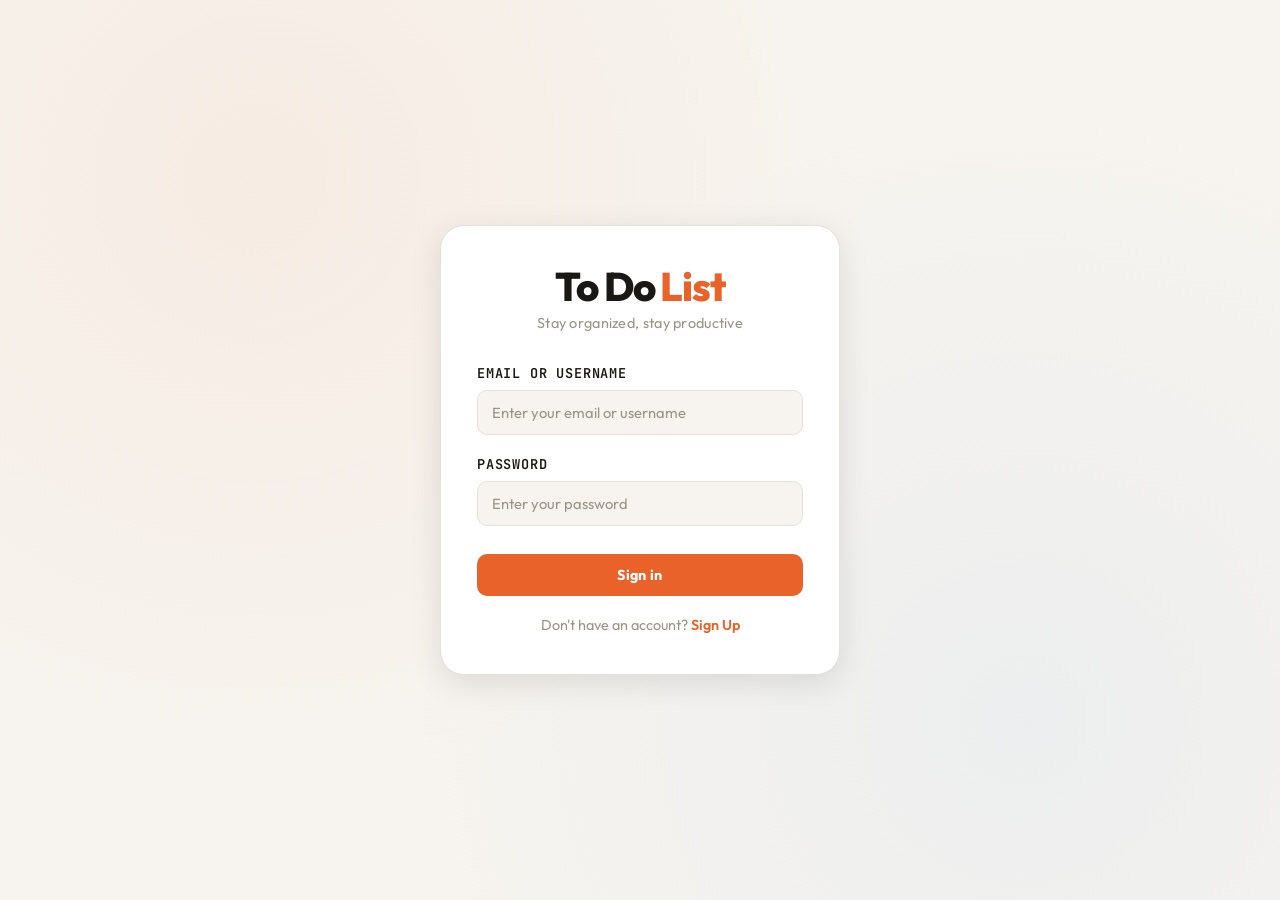
==== login.html @ 235bb00e "login page" ====
<!DOCTYPE html>
<html lang="en">
<head>
  <meta charset="UTF-8">
  <meta name="viewport" content="width=device-width, initial-scale=1.0">
  <title>Login - To Do App</title>
  <link rel="preconnect" href="https://fonts.googleapis.com">
  <link rel="preconnect" href="https://fonts.gstatic.com" crossorigin>
  <link href="https://fonts.googleapis.com/css2?family=Outfit:wght@400;500;600;700;800&family=JetBrains+Mono:wght@400;500&display=swap" rel="stylesheet">
  <link rel="stylesheet" href="login.css">
</head>
<body>
  <div class="login-container">
    <div class="login-card">
      <div class="login-header">
        <h1>To Do <span>List</span></h1>
        <p class="login-subtitle">Stay organized, stay productive</p>
      </div>

      <form id="loginForm" class="login-form">
        <div class="form-group">
          <label for="email">Email or Username</label>
          <input type="text" id="email" placeholder="Enter your email or username" required autocomplete="off">
        </div>

        <div class="form-group">
          <label for="password">Password</label>
          <input type="password" id="password" placeholder="Enter your password" required autocomplete="off">
        </div>

        <button type="submit" class="login-btn"> Sign in</button>
      </form>

      <div class="login-footer">
        <p>Don't have an account? <a href="signup.html" onclick="toggleForm()" class="toggle-link">Sign Up</a></p>
      </div>
    </div>

    
  <script src="login .js"></script>
</body>
</html>
---- login.css ----
/* reset */
*,
*::before,
*::after {
  margin: 0;
  padding: 0;
  box-sizing: border-box;
}

:root {
  --bg: #f7f4ef;
  --surface: #ffffff;
  --border: #e5e0d8;
  --accent: #e8622a;
  --accent-light: #fdf0ea;
  --accent2: #2a7ae8;
  --text: #1a1814;
  --muted: #9a9488;
  --error: #e03030;
  --success: #2cbb7e;
  --shadow: 0 2px 12px rgba(0, 0, 0, 0.07);
  --shadow-lg: 0 8px 32px rgba(0, 0, 0, 0.10);
}

html {
  scroll-behavior: smooth;
}

body {
  background: var(--bg);
  background-image:
    radial-gradient(circle at 20% 20%, rgba(232, 98, 42, 0.06) 0%, transparent 50%),
    radial-gradient(circle at 80% 80%, rgba(42, 122, 232, 0.05) 0%, transparent 50%);
  font-family: 'Outfit', sans-serif;
  min-height: 100vh;
  display: flex;
  justify-content: center;
  align-items: center;
  padding: 20px;
}

/* Login Container */
.login-container {
  width: 100%;
  max-width: 400px;
}

.login-card,
.signup-card {
  background: var(--surface);
  border-radius: 24px;
  padding: 40px 36px;
  box-shadow: var(--shadow-lg);
  border: 1px solid var(--border);
  animation: pageIn 0.5s cubic-bezier(.16, 1, .3, 1) both;
}

.signup-card.hidden {
  display: none;
}

@keyframes pageIn {
  from {
    opacity: 0;
    transform: translateY(16px);
  }
  to {
    opacity: 1;
    transform: translateY(0);
  }
}

/* Login Header */
.login-header {
  text-align: center;
  margin-bottom: 32px;
}

.login-header h1 {
  font-size: 2.5rem;
  font-weight: 800;
  color: var(--text);
  line-height: 1;
  letter-spacing: -0.03em;
  margin-bottom: 8px;
}

.login-header h1 span {
  color: var(--accent);
}

.login-subtitle {
  font-size: 0.9rem;
  color: var(--muted);
  letter-spacing: 0.02em;
}

/* Form */
.login-form {
  display: flex;
  flex-direction: column;
  gap: 20px;
}

.form-group {
  display: flex;
  flex-direction: column;
  gap: 8px;
}

.form-group label {
  font-size: 0.85rem;
  font-weight: 600;
  color: var(--text);
  text-transform: uppercase;
  letter-spacing: 0.06em;
  font-family: 'JetBrains Mono', monospace;
}

.form-group input {
  padding: 12px 14px;
  border: 1px solid var(--border);
  border-radius: 10px;
  background: var(--bg);
  font-family: 'Outfit', sans-serif;
  font-size: 0.92rem;
  color: var(--text);
  outline: none;
  transition: border-color 0.2s, box-shadow 0.2s;
}

.form-group input:focus {
  border-color: var(--accent);
  box-shadow: 0 0 0 3px rgba(232, 98, 42, 0.1);
}

.form-group input::placeholder {
  color: var(--muted);
}

.form-group input.error {
  border-color: var(--error);
  box-shadow: 0 0 0 3px rgba(224, 48, 48, 0.1);
}

/* Error Message */
.error-text {
  font-size: 0.75rem;
  color: var(--error);
  margin-top: 4px;
  display: none;
}

.error-text.show {
  display: block;
}

/* Success Message */
.success-message {
  padding: 12px 16px;
  background: rgba(44, 187, 126, 0.1);
  border: 1px solid rgba(44, 187, 126, 0.3);
  border-radius: 8px;
  color: var(--success);
  font-size: 0.85rem;
  font-weight: 600;
  display: none;
  margin-bottom: 16px;
  text-align: center;
  animation: fadeIn 0.3s ease;
}

.success-message.show {
  display: block;
}

@keyframes fadeIn {
  from {
    opacity: 0;
  }
  to {
    opacity: 1;
  }
}

/* Login Button */
.login-btn {
  padding: 12px 24px;
  background: var(--accent);
  color: white;
  border: none;
  border-radius: 10px;
  font-family: 'Outfit', sans-serif;
  font-weight: 700;
  font-size: 0.9rem;
  cursor: pointer;
  transition: transform 0.15s, box-shadow 0.2s, background 0.2s;
  letter-spacing: 0.02em;
  margin-top: 8px;
}

.login-btn:hover {
  background: #d0541f;
  transform: translateY(-1px);
  box-shadow: 0 6px 16px rgba(232, 98, 42, 0.3);
}

.login-btn:active {
  transform: translateY(0);
}

/* Login Footer */
.login-footer {
  text-align: center;
  margin-top: 20px;
  font-size: 0.9rem;
  color: var(--muted);
}

.toggle-link {
  color: var(--accent);
  text-decoration: none;
  font-weight: 600;
  cursor: pointer;
  transition: color 0.2s;
}

.toggle-link:hover {
  color: #d0541f;
  text-decoration: underline;
}

/* Mobile */
@media (max-width: 480px) {
  .login-card,
  .signup-card {
    padding: 28px 20px;
  }

  .login-header h1 {
    font-size: 2rem;
  }

  .login-subtitle {
    font-size: 0.85rem;
  }
}
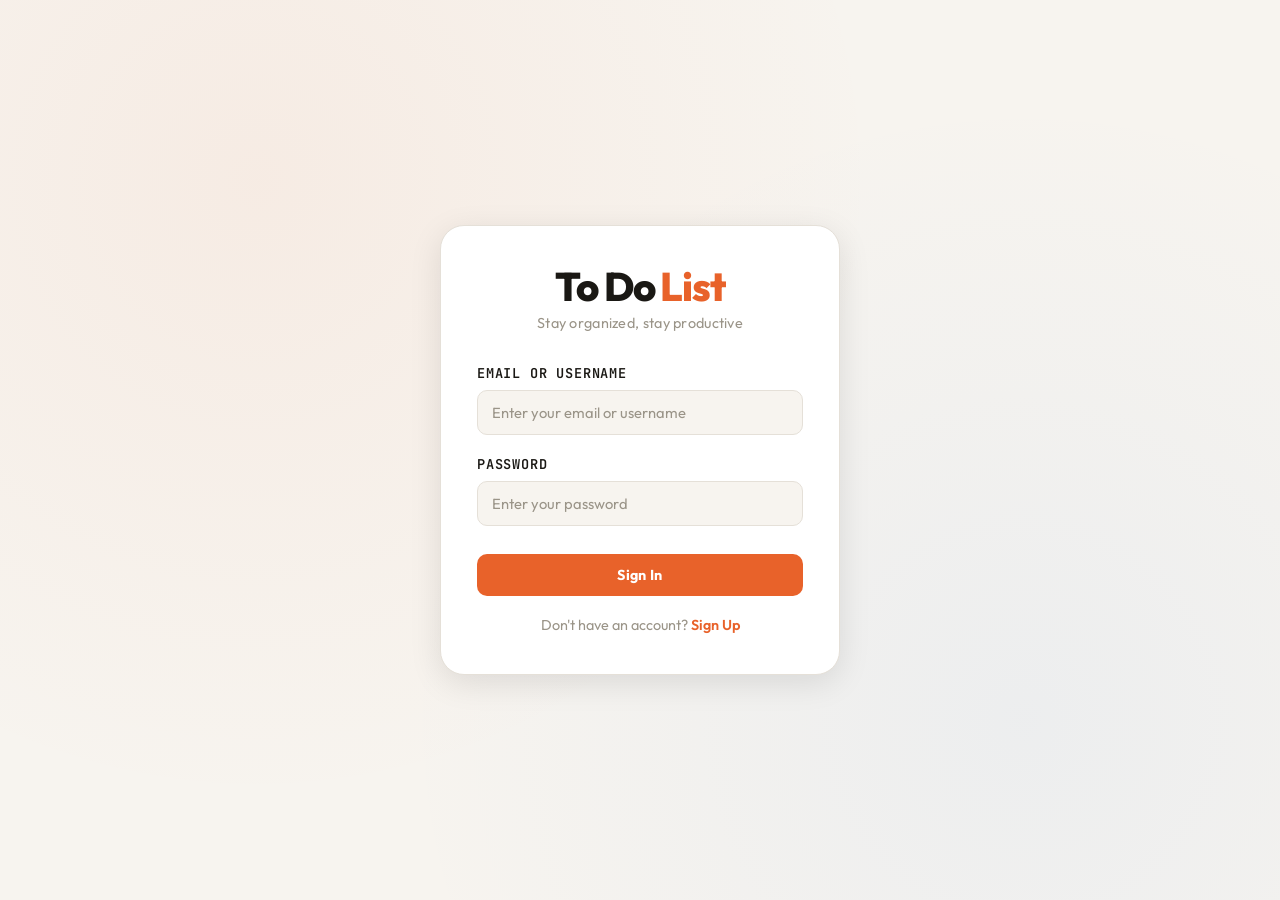
==== commit b1807358: "last add ligin" ====
--- a/login.html
+++ b/login.html
@@ -28,15 +28,14 @@
           <input type="password" id="password" placeholder="Enter your password" required autocomplete="off">
         </div>
 
-        <button type="submit" class="login-btn"> Sign in</button>
+        <button type="submit" class="login-btn">Sign In</button>
       </form>
 
       <div class="login-footer">
-        <p>Don't have an account? <a href="signup.html" onclick="toggleForm()" class="toggle-link">Sign Up</a></p>
+        <p>Don't have an account? <a href="signup.html" class="toggle-link">Sign Up</a></p>
       </div>
     </div>
 
-    
-  <script src="login .js"></script>
+  <script src="login.js"></script>
 </body>
 </html>
